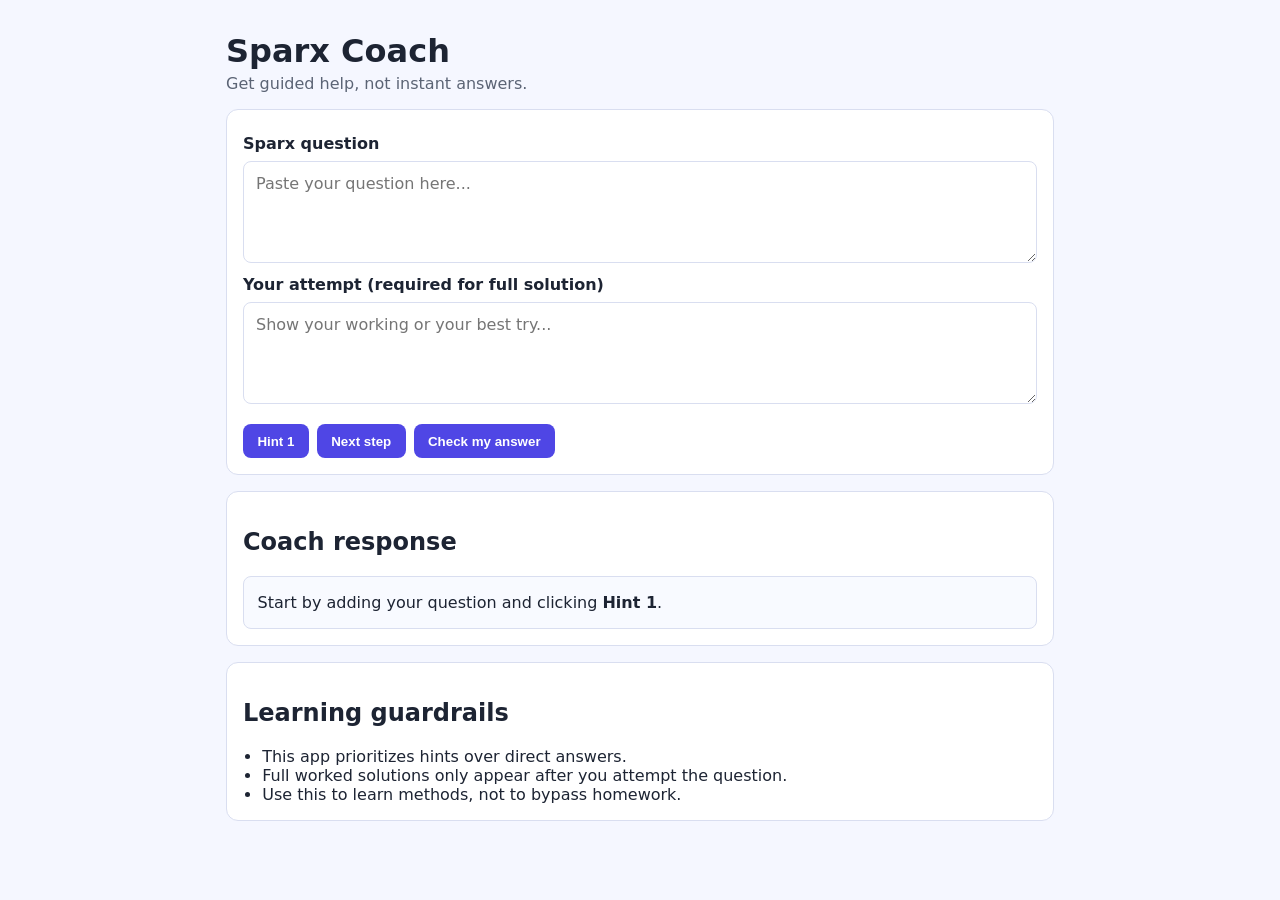
==== index.html @ be575d6a "Build static Sparx Coach learning-helper MVP" ====
<!doctype html>
<html lang="en">
  <head>
    <meta charset="UTF-8" />
    <meta name="viewport" content="width=device-width, initial-scale=1.0" />
    <title>Sparx Coach</title>
    <link rel="stylesheet" href="styles.css" />
  </head>
  <body>
    <main class="app">
      <h1>Sparx Coach</h1>
      <p class="subtitle">Get guided help, not instant answers.</p>

      <section class="panel">
        <label for="question">Sparx question</label>
        <textarea id="question" rows="4" placeholder="Paste your question here..."></textarea>

        <label for="attempt">Your attempt (required for full solution)</label>
        <textarea id="attempt" rows="4" placeholder="Show your working or your best try..."></textarea>

        <div class="actions">
          <button id="hintBtn">Hint 1</button>
          <button id="nextStepBtn">Next step</button>
          <button id="checkBtn">Check my answer</button>
        </div>
      </section>

      <section class="panel output-panel">
        <h2>Coach response</h2>
        <div id="output" class="output">Start by adding your question and clicking <strong>Hint 1</strong>.</div>
      </section>

      <section class="panel">
        <h2>Learning guardrails</h2>
        <ul>
          <li>This app prioritizes hints over direct answers.</li>
          <li>Full worked solutions only appear after you attempt the question.</li>
          <li>Use this to learn methods, not to bypass homework.</li>
        </ul>
      </section>
    </main>

    <script src="script.js"></script>
  </body>
</html>
---- styles.css ----
:root {
  color-scheme: light;
  --bg: #f5f7ff;
  --surface: #ffffff;
  --text: #1d2433;
  --muted: #5b6475;
  --primary: #4f46e5;
  --border: #d9def0;
}

* {
  box-sizing: border-box;
}

body {
  margin: 0;
  font-family: Inter, system-ui, -apple-system, Segoe UI, Roboto, sans-serif;
  background: var(--bg);
  color: var(--text);
}

.app {
  max-width: 860px;
  margin: 2rem auto;
  padding: 0 1rem 2rem;
}

h1 {
  margin-bottom: 0.25rem;
}

.subtitle {
  margin-top: 0;
  color: var(--muted);
}

.panel {
  background: var(--surface);
  border: 1px solid var(--border);
  border-radius: 12px;
  padding: 1rem;
  margin-top: 1rem;
}

label {
  display: block;
  font-weight: 600;
  margin: 0.5rem 0;
}

textarea {
  width: 100%;
  border: 1px solid var(--border);
  border-radius: 8px;
  padding: 0.75rem;
  font: inherit;
}

.actions {
  display: flex;
  gap: 0.5rem;
  margin-top: 1rem;
  flex-wrap: wrap;
}

button {
  border: none;
  border-radius: 8px;
  background: var(--primary);
  color: white;
  padding: 0.6rem 0.9rem;
  font-weight: 600;
  cursor: pointer;
}

button:hover {
  filter: brightness(1.06);
}

.output {
  background: #f8faff;
  border: 1px solid var(--border);
  border-radius: 8px;
  padding: 0.85rem;
  line-height: 1.5;
  white-space: pre-wrap;
}

ul {
  margin: 0.5rem 0 0;
  padding-left: 1.2rem;
}
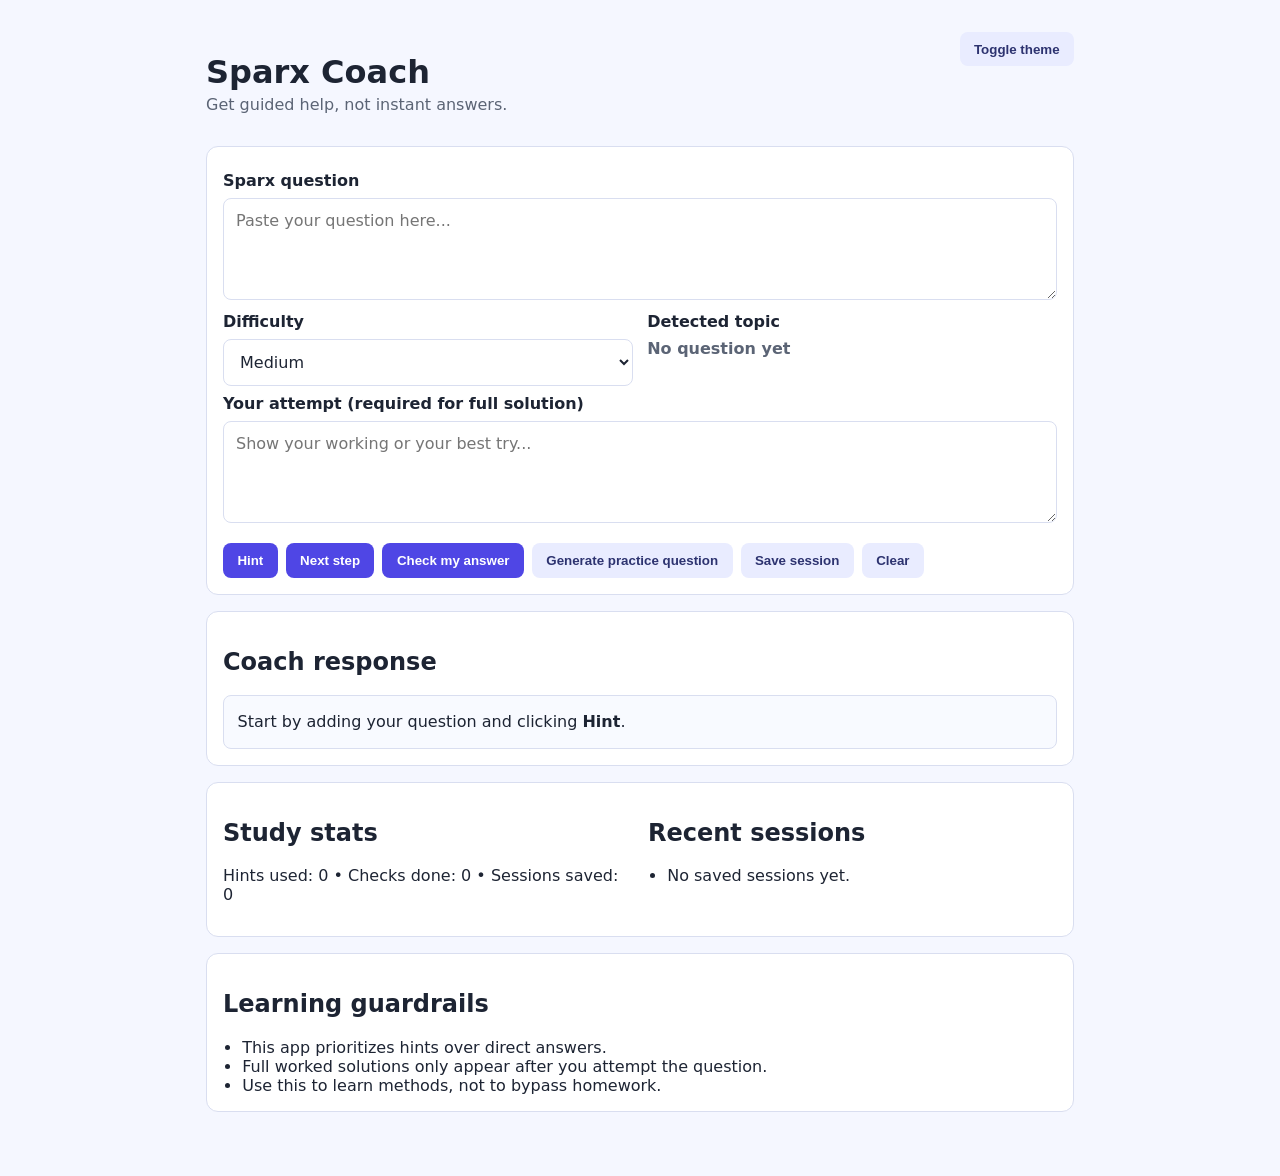
==== commit 1109f693: "Add richer Sparx Coach features and persistence" ====
--- a/index.html
+++ b/index.html
@@ -8,26 +8,62 @@
   </head>
   <body>
     <main class="app">
-      <h1>Sparx Coach</h1>
-      <p class="subtitle">Get guided help, not instant answers.</p>
+      <header class="topbar">
+        <div>
+          <h1>Sparx Coach</h1>
+          <p class="subtitle">Get guided help, not instant answers.</p>
+        </div>
+        <button id="themeBtn" class="secondary">Toggle theme</button>
+      </header>
 
       <section class="panel">
         <label for="question">Sparx question</label>
         <textarea id="question" rows="4" placeholder="Paste your question here..."></textarea>
 
+        <div class="meta-row">
+          <div>
+            <label for="difficulty">Difficulty</label>
+            <select id="difficulty">
+              <option value="easy">Easy</option>
+              <option value="medium" selected>Medium</option>
+              <option value="hard">Hard</option>
+            </select>
+          </div>
+          <div>
+            <label>Detected topic</label>
+            <p id="topic" class="topic">No question yet</p>
+          </div>
+        </div>
+
         <label for="attempt">Your attempt (required for full solution)</label>
         <textarea id="attempt" rows="4" placeholder="Show your working or your best try..."></textarea>
 
         <div class="actions">
-          <button id="hintBtn">Hint 1</button>
+          <button id="hintBtn">Hint</button>
           <button id="nextStepBtn">Next step</button>
           <button id="checkBtn">Check my answer</button>
+          <button id="practiceBtn" class="secondary">Generate practice question</button>
+          <button id="saveBtn" class="secondary">Save session</button>
+          <button id="clearBtn" class="secondary">Clear</button>
         </div>
       </section>
 
       <section class="panel output-panel">
         <h2>Coach response</h2>
-        <div id="output" class="output">Start by adding your question and clicking <strong>Hint 1</strong>.</div>
+        <div id="output" class="output">Start by adding your question and clicking <strong>Hint</strong>.</div>
+      </section>
+
+      <section class="panel stats-grid">
+        <div>
+          <h2>Study stats</h2>
+          <p id="stats">Hints used: 0 • Checks done: 0 • Sessions saved: 0</p>
+        </div>
+        <div>
+          <h2>Recent sessions</h2>
+          <ul id="history" class="history-list">
+            <li>No saved sessions yet.</li>
+          </ul>
+        </div>
       </section>
 
       <section class="panel">
--- a/styles.css
+++ b/styles.css
@@ -5,6 +5,8 @@
   --text: #1d2433;
   --muted: #5b6475;
   --primary: #4f46e5;
+  --secondary: #e9ecff;
+  --secondary-text: #2d3370;
   --border: #d9def0;
 }
 
@@ -19,10 +21,28 @@
   color: var(--text);
 }
 
+body.dark {
+  --bg: #0f1220;
+  --surface: #171a2c;
+  --text: #ecedff;
+  --muted: #abb0d9;
+  --primary: #7f78ff;
+  --secondary: #262b47;
+  --secondary-text: #d8dbff;
+  --border: #2f3558;
+}
+
 .app {
-  max-width: 860px;
+  max-width: 900px;
   margin: 2rem auto;
   padding: 0 1rem 2rem;
+}
+
+.topbar {
+  display: flex;
+  justify-content: space-between;
+  align-items: flex-start;
+  gap: 1rem;
 }
 
 h1 {
@@ -48,12 +68,27 @@
   margin: 0.5rem 0;
 }
 
-textarea {
+textarea,
+select {
   width: 100%;
   border: 1px solid var(--border);
+  background: var(--surface);
+  color: var(--text);
   border-radius: 8px;
   padding: 0.75rem;
   font: inherit;
+}
+
+.meta-row {
+  display: grid;
+  grid-template-columns: 1fr 1fr;
+  gap: 0.9rem;
+}
+
+.topic {
+  margin: 0;
+  font-weight: 600;
+  color: var(--muted);
 }
 
 .actions {
@@ -73,6 +108,11 @@
   cursor: pointer;
 }
 
+button.secondary {
+  background: var(--secondary);
+  color: var(--secondary-text);
+}
+
 button:hover {
   filter: brightness(1.06);
 }
@@ -86,7 +126,33 @@
   white-space: pre-wrap;
 }
 
+body.dark .output {
+  background: #11152b;
+}
+
+.stats-grid {
+  display: grid;
+  grid-template-columns: 1fr 1fr;
+  gap: 1rem;
+}
+
+.history-list {
+  margin: 0.5rem 0 0;
+  padding-left: 1.2rem;
+}
+
 ul {
   margin: 0.5rem 0 0;
   padding-left: 1.2rem;
 }
+
+@media (max-width: 700px) {
+  .meta-row,
+  .stats-grid {
+    grid-template-columns: 1fr;
+  }
+
+  .topbar {
+    flex-direction: column;
+  }
+}
